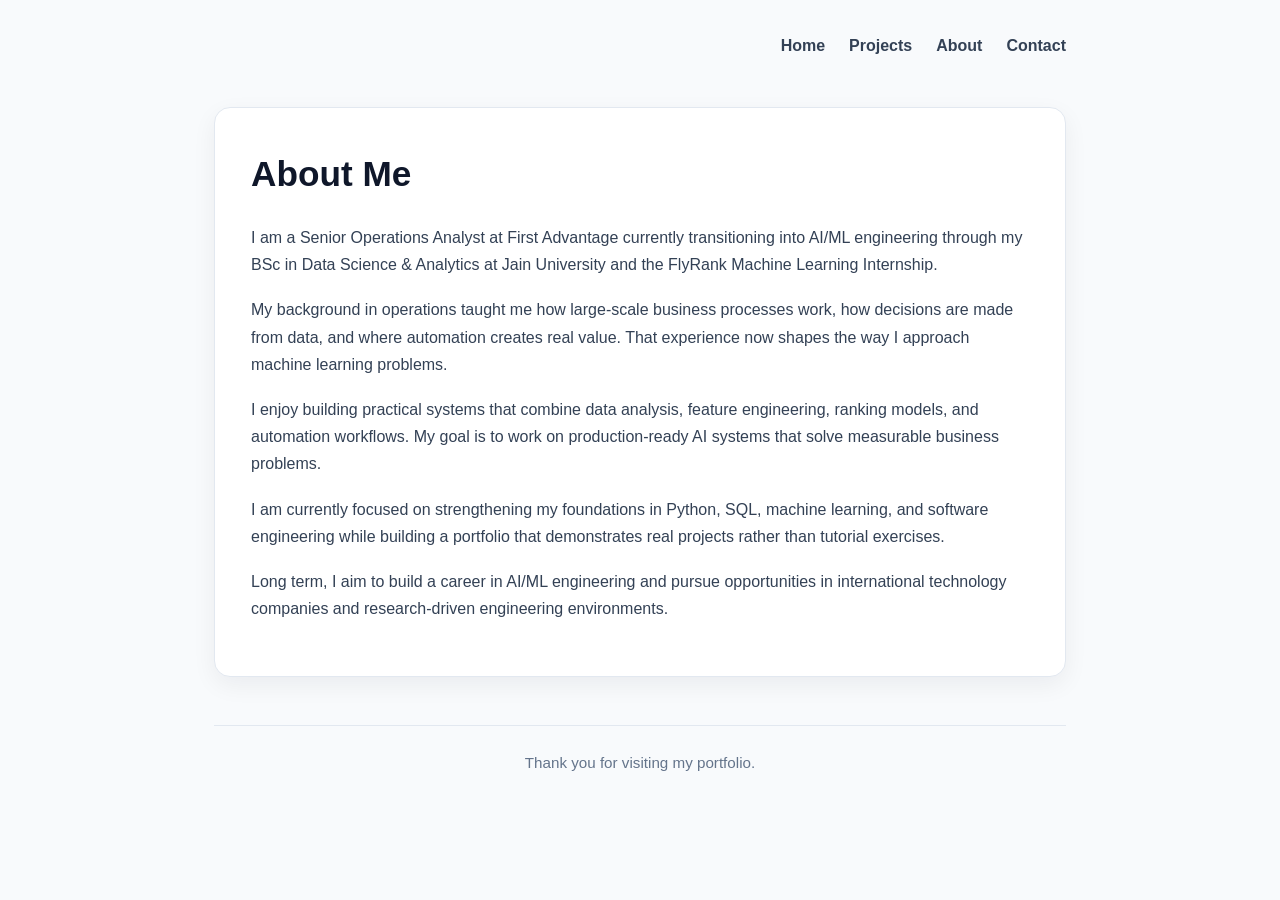
==== about.html @ 08277462 "Add about page with transition story" ====
<!DOCTYPE html>
<html lang="en">
<head>
  <meta charset="UTF-8" />
  <meta name="viewport" content="width=device-width, initial-scale=1.0" />
  <title>About | Ramya Hegde</title>

  <style>
    * {
      margin: 0;
      padding: 0;
      box-sizing: border-box;
    }

    body {
      font-family: -apple-system, BlinkMacSystemFont, "Segoe UI", Roboto, Helvetica, Arial, sans-serif;
      background-color: #f8fafc;
      color: #0f172a;
      line-height: 1.7;
    }

    .container {
      max-width: 900px;
      margin: 0 auto;
      padding: 32px 24px;
    }

    nav {
      display: flex;
      justify-content: flex-end;
      gap: 24px;
      margin-bottom: 48px;
      flex-wrap: wrap;
    }

    nav a {
      text-decoration: none;
      color: #334155;
      font-weight: 600;
    }

    nav a:hover {
      color: #2563eb;
    }

    .card {
      background: white;
      border: 1px solid #e2e8f0;
      border-radius: 16px;
      padding: 36px;
      box-shadow: 0 8px 24px rgba(15, 23, 42, 0.06);
    }

    h1 {
      font-size: 2.2rem;
      margin-bottom: 20px;
    }

    p {
      color: #334155;
      margin-bottom: 18px;
    }

    footer {
      margin-top: 48px;
      padding-top: 24px;
      border-top: 1px solid #e2e8f0;
      color: #64748b;
      font-size: 0.95rem;
      text-align: center;
    }

    @media (max-width: 640px) {
      nav {
        justify-content: center;
      }

      .card {
        padding: 28px 22px;
      }

      h1 {
        font-size: 1.9rem;
      }
    }
  </style>
</head>

<body>
  <div class="container">

    <nav>
      <a href="index.html">Home</a>
      <a href="projects.html">Projects</a>
      <a href="about.html">About</a>
      <a href="contact.html">Contact</a>
    </nav>

    <div class="card">
      <h1>About Me</h1>

      <p>
        I am a Senior Operations Analyst at First Advantage currently transitioning into
        AI/ML engineering through my BSc in Data Science & Analytics at Jain University
        and the FlyRank Machine Learning Internship.
      </p>

      <p>
        My background in operations taught me how large-scale business processes work,
        how decisions are made from data, and where automation creates real value.
        That experience now shapes the way I approach machine learning problems.
      </p>

      <p>
        I enjoy building practical systems that combine data analysis, feature engineering,
        ranking models, and automation workflows. My goal is to work on production-ready
        AI systems that solve measurable business problems.
      </p>

      <p>
        I am currently focused on strengthening my foundations in Python, SQL,
        machine learning, and software engineering while building a portfolio that
        demonstrates real projects rather than tutorial exercises.
      </p>

      <p>
        Long term, I aim to build a career in AI/ML engineering and pursue opportunities
        in international technology companies and research-driven engineering environments.
      </p>
    </div>

    <footer>
      Thank you for visiting my portfolio.
    </footer>

  </div>
</body>
</html>
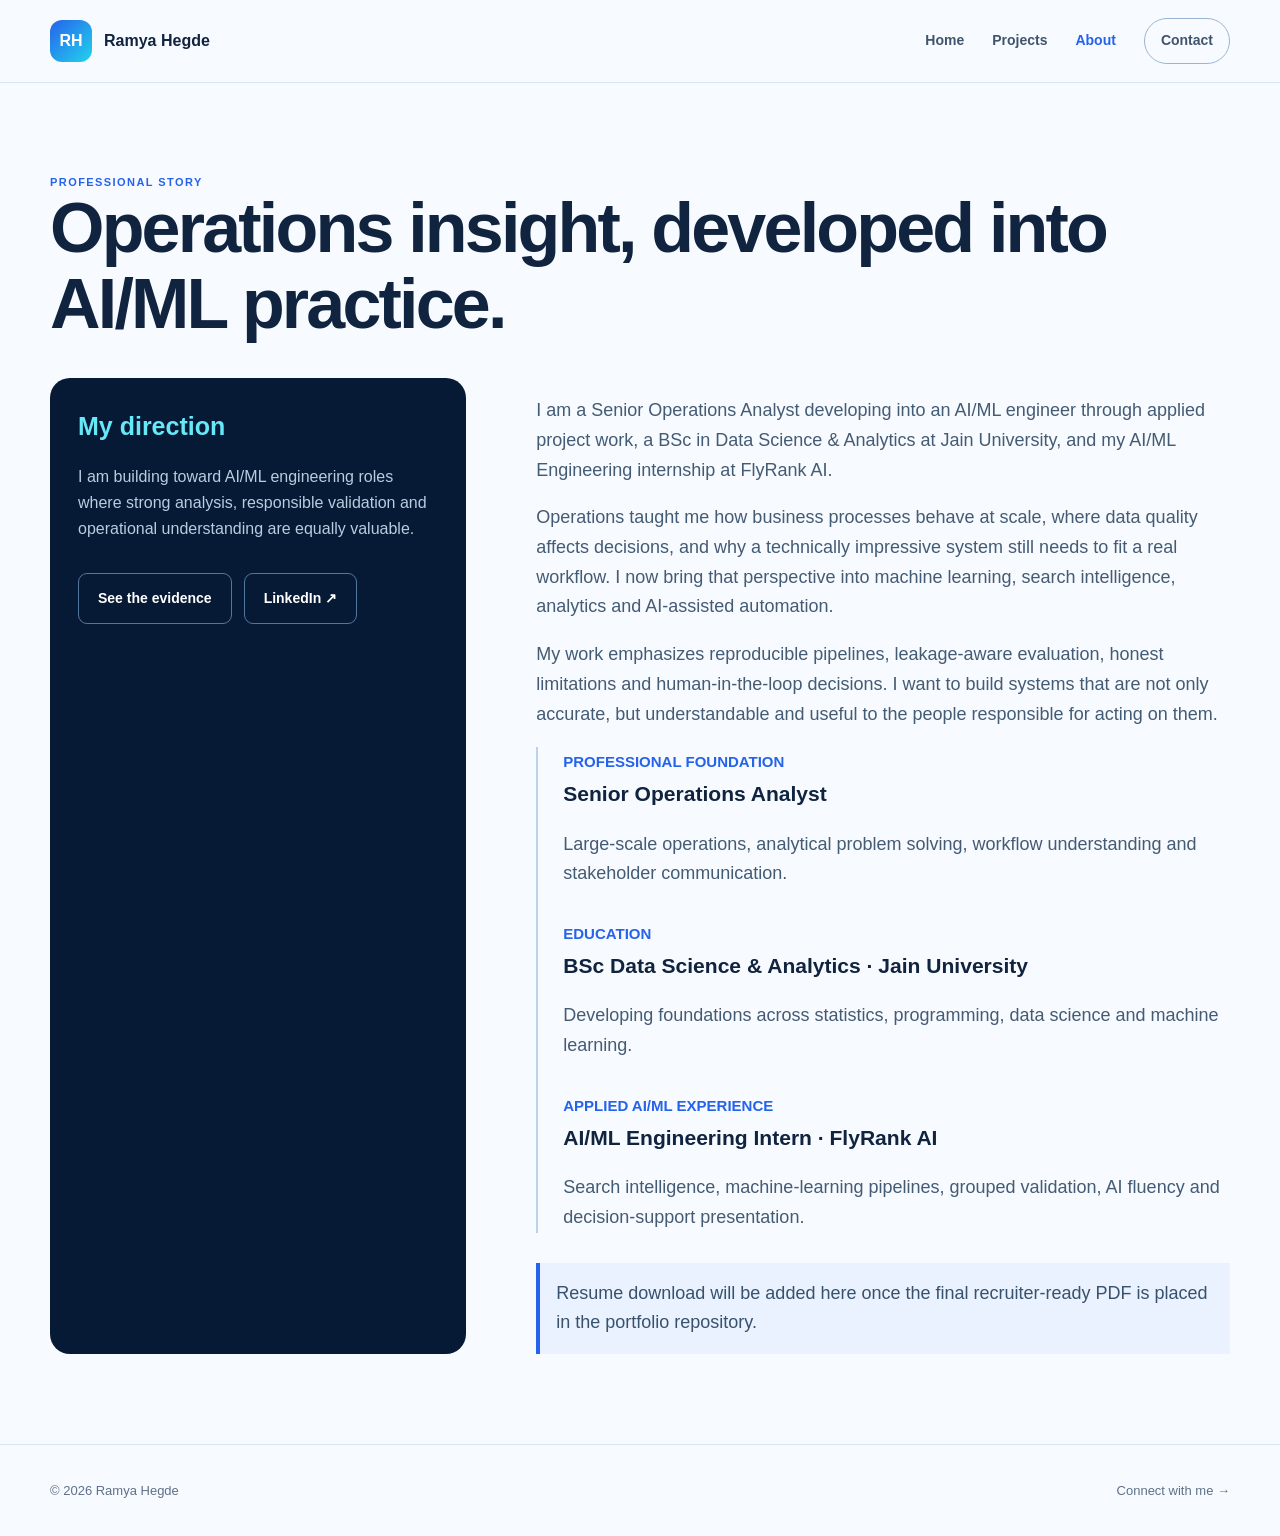
==== commit 06a9c0b7: "Update about.html" ====
--- a/about.html
+++ b/about.html
@@ -1,138 +1,534 @@
-<!DOCTYPE html>
+<!doctype html>
 <html lang="en">
 <head>
-  <meta charset="UTF-8" />
-  <meta name="viewport" content="width=device-width, initial-scale=1.0" />
-  <title>About | Ramya Hegde</title>
-
-  <style>
-    * {
-      margin: 0;
-      padding: 0;
-      box-sizing: border-box;
-    }
-
-    body {
-      font-family: -apple-system, BlinkMacSystemFont, "Segoe UI", Roboto, Helvetica, Arial, sans-serif;
-      background-color: #f8fafc;
-      color: #0f172a;
-      line-height: 1.7;
-    }
-
-    .container {
-      max-width: 900px;
-      margin: 0 auto;
-      padding: 32px 24px;
-    }
-
-    nav {
-      display: flex;
-      justify-content: flex-end;
-      gap: 24px;
-      margin-bottom: 48px;
-      flex-wrap: wrap;
-    }
-
-    nav a {
-      text-decoration: none;
-      color: #334155;
-      font-weight: 600;
-    }
-
-    nav a:hover {
-      color: #2563eb;
-    }
-
-    .card {
-      background: white;
-      border: 1px solid #e2e8f0;
-      border-radius: 16px;
-      padding: 36px;
-      box-shadow: 0 8px 24px rgba(15, 23, 42, 0.06);
-    }
-
-    h1 {
-      font-size: 2.2rem;
-      margin-bottom: 20px;
-    }
-
-    p {
-      color: #334155;
-      margin-bottom: 18px;
-    }
-
-    footer {
-      margin-top: 48px;
-      padding-top: 24px;
-      border-top: 1px solid #e2e8f0;
-      color: #64748b;
-      font-size: 0.95rem;
-      text-align: center;
-    }
-
-    @media (max-width: 640px) {
-      nav {
-        justify-content: center;
-      }
-
-      .card {
-        padding: 28px 22px;
-      }
-
-      h1 {
-        font-size: 1.9rem;
-      }
-    }
-  </style>
+<meta charset="utf-8">
+<meta name="viewport" content="width=device-width,initial-scale=1">
+<title>About | Ramya Hegde</title>
+<meta name="description" content="Ramya Hegde's career transition from operations analytics into AI/ML engineering and data science.">
+<style>
+:root{
+  --navy:#071a35;
+  --navy2:#0b2852;
+  --blue:#2563eb;
+  --cyan:#22d3ee;
+  --paper:#f7faff;
+  --ink:#10233f;
+  --muted:#5e7189;
+  --line:#d8e5f2;
+  --white:#fff;
+  --shadow:0 20px 55px rgba(8,35,72,.11)
+}
+
+*{
+  box-sizing:border-box
+}
+html{
+  scroll-behavior:smooth
+}
+body{
+  margin:0;
+  font-family:Inter,ui-sans-serif,-apple-system,BlinkMacSystemFont,"Segoe UI",sans-serif;
+  background:var(--paper);
+  color:var(--ink);
+  line-height:1.65
+}
+a{
+  color:inherit;
+  text-decoration:none
+}
+.shell{
+  width:min(1180px,calc(100% - 40px));
+  margin:auto
+}
+.site-header{
+  position:sticky;
+  top:0;
+  z-index:20;
+  background:rgba(247,250,255,.94);
+  backdrop-filter:blur(14px);
+  border-bottom:1px solid var(--line)
+}
+.nav{
+  height:82px;
+  display:flex;
+  align-items:center;
+  justify-content:space-between
+}
+.brand{
+  display:flex;
+  align-items:center;
+  gap:12px;
+  font-weight:800
+}
+.mark{
+  display:grid;
+  place-items:center;
+  width:42px;
+  height:42px;
+  border-radius:12px;
+  background:linear-gradient(135deg,var(--blue),var(--cyan));
+  color:white
+}
+.nav-links{
+  display:flex;
+  align-items:center;
+  gap:28px
+}
+.nav-links a{
+  font-size:14px;
+  font-weight:700;
+  color:#40546d
+}
+.nav-links a:hover,.nav-links .active{
+  color:var(--blue)
+}
+.nav-cta{
+  padding:10px 16px;
+  border:1px solid #9ab5d1;
+  border-radius:999px
+}
+.hero{
+  background:radial-gradient(circle at 88% 12%,rgba(34,211,238,.16),transparent 25%),linear-gradient(135deg,var(--navy),var(--navy2));
+  color:white;
+  padding:104px 0 88px
+}
+.eyebrow{
+  color:#67e8f9;
+  font-size:12px;
+  font-weight:800;
+  letter-spacing:.17em;
+  text-transform:uppercase
+}
+.hero-grid{
+  display:grid;
+  grid-template-columns:1.4fr .6fr;
+  gap:70px;
+  align-items:center
+}
+.hero h1{
+  font-size:clamp(52px,7vw,88px);
+  line-height:.96;
+  letter-spacing:-.055em;
+  margin:20px 0
+}
+.hero h1 span{
+  color:#a7cef2
+}
+.hero .lead{
+  font-size:21px;
+  color:#c7d9eb;
+  max-width:760px
+}
+.role-line{
+  color:#8fe8f5;
+  font-weight:700
+}
+.actions{
+  display:flex;
+  gap:12px;
+  flex-wrap:wrap;
+  margin-top:30px
+}
+.btn{
+  display:inline-flex;
+  align-items:center;
+  justify-content:center;
+  padding:13px 19px;
+  border-radius:9px;
+  border:1px solid #9db3cc;
+  font-weight:800;
+  font-size:14px;
+  background:white;
+  color:var(--ink)
+}
+.btn.primary{
+  background:var(--blue);
+  border-color:var(--blue);
+  color:white
+}
+.btn.dark{
+  background:transparent;
+  color:white;
+  border-color:#52779d
+}
+.proof-panel{
+  border:1px solid #31577d;
+  border-radius:24px;
+  padding:28px;
+  background:rgba(4,22,46,.48)
+}
+.proof-panel span{
+  display:block;
+  color:#8ba4bf;
+  font-size:12px;
+  text-transform:uppercase;
+  letter-spacing:.12em
+}
+.proof-panel strong{
+  display:block;
+  font-size:34px;
+  color:#67e8f9;
+  margin:5px 0 18px
+}
+.section{
+  padding:90px 0
+}
+.section.alt{
+  background:white
+}
+.section-head{
+  display:flex;
+  justify-content:space-between;
+  gap:30px;
+  align-items:end;
+  margin-bottom:36px
+}
+.section h1,.section h2{
+  letter-spacing:-.04em;
+  line-height:1.08;
+  margin:0
+}
+.section h1{
+  font-size:clamp(44px,6vw,70px)
+}
+.section h2{
+  font-size:clamp(34px,4vw,54px)
+}
+.section-head p{
+  max-width:560px;
+  color:var(--muted);
+  margin:0
+}
+.project-grid{
+  display:grid;
+  grid-template-columns:repeat(2,1fr);
+  gap:22px
+}
+.card{
+  background:white;
+  border:1px solid var(--line);
+  border-radius:20px;
+  padding:30px;
+  box-shadow:var(--shadow)
+}
+.card.featured{
+  grid-column:1/-1;
+  display:grid;
+  grid-template-columns:1.25fr .75fr;
+  gap:40px;
+  background:linear-gradient(135deg,#fff,#edf5ff)
+}
+.kicker{
+  font-size:11px;
+  color:var(--blue);
+  font-weight:900;
+  letter-spacing:.13em;
+  text-transform:uppercase
+}
+.card h3{
+  font-size:27px;
+  line-height:1.2;
+  margin:12px 0
+}
+.card p{
+  color:var(--muted)
+}
+.metrics{
+  display:grid;
+  grid-template-columns:repeat(2,1fr);
+  gap:10px
+}
+.metric{
+  padding:17px;
+  border:1px solid #c6d9ed;
+  border-radius:13px;
+  background:#f8fbff
+}
+.metric strong{
+  display:block;
+  color:var(--blue);
+  font-size:23px
+}
+.metric span{
+  font-size:12px;
+  color:var(--muted)
+}
+.tags{
+  display:flex;
+  gap:8px;
+  flex-wrap:wrap;
+  margin:22px 0
+}
+.tag{
+  padding:7px 11px;
+  border-radius:999px;
+  background:#eaf2ff;
+  color:#2458a3;
+  font-size:12px;
+  font-weight:750
+}
+.status{
+  display:inline-flex;
+  padding:6px 10px;
+  border-radius:999px;
+  background:#fff4d7;
+  color:#9a5d00;
+  font-size:11px;
+  font-weight:900;
+  text-transform:uppercase
+}
+.skill-grid{
+  display:grid;
+  grid-template-columns:repeat(4,1fr);
+  gap:15px
+}
+.skill-group{
+  border:1px solid var(--line);
+  border-radius:16px;
+  padding:23px;
+  background:white
+}
+.skill-group h3{
+  margin:0 0 12px;
+  font-size:17px
+}
+.skill-group p{
+  margin:0;
+  color:var(--muted);
+  font-size:14px
+}
+.story{
+  display:grid;
+  grid-template-columns:.75fr 1.25fr;
+  gap:70px
+}
+.story-aside{
+  padding:28px;
+  border-radius:20px;
+  background:var(--navy);
+  color:white
+}
+.story-aside strong{
+  display:block;
+  color:#67e8f9;
+  font-size:25px;
+  margin-bottom:6px
+}
+.story-aside p{
+  color:#b9cce0
+}
+.prose{
+  font-size:18px
+}
+.prose p{
+  color:#445b74
+}
+.timeline{
+  border-left:2px solid #bcd2e8;
+  padding-left:25px
+}
+.timeline article{
+  margin-bottom:30px
+}
+.timeline h3{
+  margin:0
+}
+.timeline small{
+  color:var(--blue);
+  font-weight:800
+}
+.contact-grid{
+  display:grid;
+  grid-template-columns:1.2fr .8fr;
+  gap:22px
+}
+.contact-card{
+  padding:35px;
+  border-radius:20px;
+  background:var(--navy);
+  color:white
+}
+.contact-card p{
+  color:#bed0e2
+}
+.contact-links{
+  display:grid;
+  gap:12px
+}
+.contact-links a{
+  padding:18px;
+  border:1px solid #31577d;
+  border-radius:12px;
+  font-weight:750
+}
+.contact-links a:hover{
+  border-color:var(--cyan);
+  color:#67e8f9
+}
+.notice{
+  padding:16px;
+  border-left:4px solid var(--blue);
+  background:#eaf2ff;
+  color:#38516c
+}
+.footer{
+  padding:35px 0;
+  border-top:1px solid var(--line);
+  color:var(--muted);
+  font-size:13px
+}
+.footer-row{
+  display:flex;
+  justify-content:space-between;
+  gap:20px
+}
+.mobile-toggle{
+  display:none
+}
+
+@media(max-width:820px){
+  .hero-grid,.card.featured,.story,.contact-grid{
+  grid-template-columns:1fr
+}
+.proof-panel{
+  display:grid;
+  grid-template-columns:repeat(2,1fr);
+  gap:16px
+}
+.proof-panel strong{
+  margin-bottom:0
+}
+.skill-grid{
+  grid-template-columns:repeat(2,1fr)
+}
+.nav-links{
+  gap:14px
+}
+.hero{
+  padding-top:75px
+}
+
+}
+
+@media(max-width:600px){
+  .shell{
+  width:min(100% - 28px,1180px)
+}
+.nav{
+  height:auto;
+  min-height:76px;
+  align-items:flex-start;
+  padding:16px 0
+}
+.nav-links{
+  justify-content:flex-end;
+  flex-wrap:wrap;
+  gap:9px 14px
+}
+.nav-links a{
+  font-size:12px
+}
+.nav-cta{
+  display:none
+}
+.brand span:last-child{
+  display:none
+}
+.hero h1{
+  font-size:49px
+}
+.hero .lead{
+  font-size:18px
+}
+.proof-panel,.project-grid,.skill-grid{
+  grid-template-columns:1fr
+}
+.section{
+  padding:66px 0
+}
+.section-head{
+  display:block
+}
+.section-head p{
+  margin-top:15px
+}
+.actions .btn{
+  width:100%
+}
+.footer-row{
+  display:block
+}
+
+}
+
+
+</style>
 </head>
-
 <body>
-  <div class="container">
-
-    <nav>
-      <a href="index.html">Home</a>
-      <a href="projects.html">Projects</a>
-      <a href="about.html">About</a>
-      <a href="contact.html">Contact</a>
-    </nav>
-
-    <div class="card">
-      <h1>About Me</h1>
-
-      <p>
-        I am a Senior Operations Analyst at First Advantage currently transitioning into
-        AI/ML engineering through my BSc in Data Science & Analytics at Jain University
-        and the FlyRank Machine Learning Internship.
-      </p>
-
-      <p>
-        My background in operations taught me how large-scale business processes work,
-        how decisions are made from data, and where automation creates real value.
-        That experience now shapes the way I approach machine learning problems.
-      </p>
-
-      <p>
-        I enjoy building practical systems that combine data analysis, feature engineering,
-        ranking models, and automation workflows. My goal is to work on production-ready
-        AI systems that solve measurable business problems.
-      </p>
-
-      <p>
-        I am currently focused on strengthening my foundations in Python, SQL,
-        machine learning, and software engineering while building a portfolio that
-        demonstrates real projects rather than tutorial exercises.
-      </p>
-
-      <p>
-        Long term, I aim to build a career in AI/ML engineering and pursue opportunities
-        in international technology companies and research-driven engineering environments.
-      </p>
-    </div>
-
-    <footer>
-      Thank you for visiting my portfolio.
-    </footer>
-
-  </div>
+<header class="site-header">
+<nav class="nav shell">
+<a class="brand" href="index.html">
+<span class="mark">RH</span>
+<span>Ramya Hegde</span>
+</a>
+<div class="nav-links">
+<a href="index.html">Home</a>
+<a href="projects.html">Projects</a>
+<a class="active" href="about.html">About</a>
+<a class="nav-cta" href="contact.html">Contact</a>
+</div>
+</nav>
+</header>
+<main>
+<section class="section">
+<div class="shell">
+<div class="section-head">
+<div>
+<div class="kicker">Professional story</div>
+<h1>Operations insight, developed into AI/ML practice.</h1>
+</div>
+</div>
+<div class="story">
+<aside class="story-aside">
+<strong>My direction</strong>
+<p>I am building toward AI/ML engineering roles where strong analysis, responsible validation and operational understanding are equally valuable.</p>
+<div class="actions">
+<a class="btn dark" href="projects.html">See the evidence</a>
+<a class="btn dark" href="https://www.linkedin.com/in/ramyaahegde" target="_blank" rel="noopener">LinkedIn ↗</a>
+</div>
+</aside>
+<div class="prose">
+<p>I am a Senior Operations Analyst developing into an AI/ML engineer through applied project work, a BSc in Data Science & Analytics at Jain University, and my AI/ML Engineering internship at FlyRank AI.</p>
+<p>Operations taught me how business processes behave at scale, where data quality affects decisions, and why a technically impressive system still needs to fit a real workflow. I now bring that perspective into machine learning, search intelligence, analytics and AI-assisted automation.</p>
+<p>My work emphasizes reproducible pipelines, leakage-aware evaluation, honest limitations and human-in-the-loop decisions. I want to build systems that are not only accurate, but understandable and useful to the people responsible for acting on them.</p>
+<div class="timeline">
+<article>
+<small>PROFESSIONAL FOUNDATION</small>
+<h3>Senior Operations Analyst</h3>
+<p>Large-scale operations, analytical problem solving, workflow understanding and stakeholder communication.</p>
+</article>
+<article>
+<small>EDUCATION</small>
+<h3>BSc Data Science & Analytics · Jain University</h3>
+<p>Developing foundations across statistics, programming, data science and machine learning.</p>
+</article>
+<article>
+<small>APPLIED AI/ML EXPERIENCE</small>
+<h3>AI/ML Engineering Intern · FlyRank AI</h3>
+<p>Search intelligence, machine-learning pipelines, grouped validation, AI fluency and decision-support presentation.</p>
+</article>
+</div>
+<div class="notice">Resume download will be added here once the final recruiter-ready PDF is placed in the portfolio repository.</div>
+</div>
+</div>
+</div>
+</section>
+</main>
+<footer class="footer">
+<div class="footer-row shell">
+<span>© 2026 Ramya Hegde</span>
+<a href="contact.html">Connect with me →</a>
+</div>
+</footer>
 </body>
 </html>
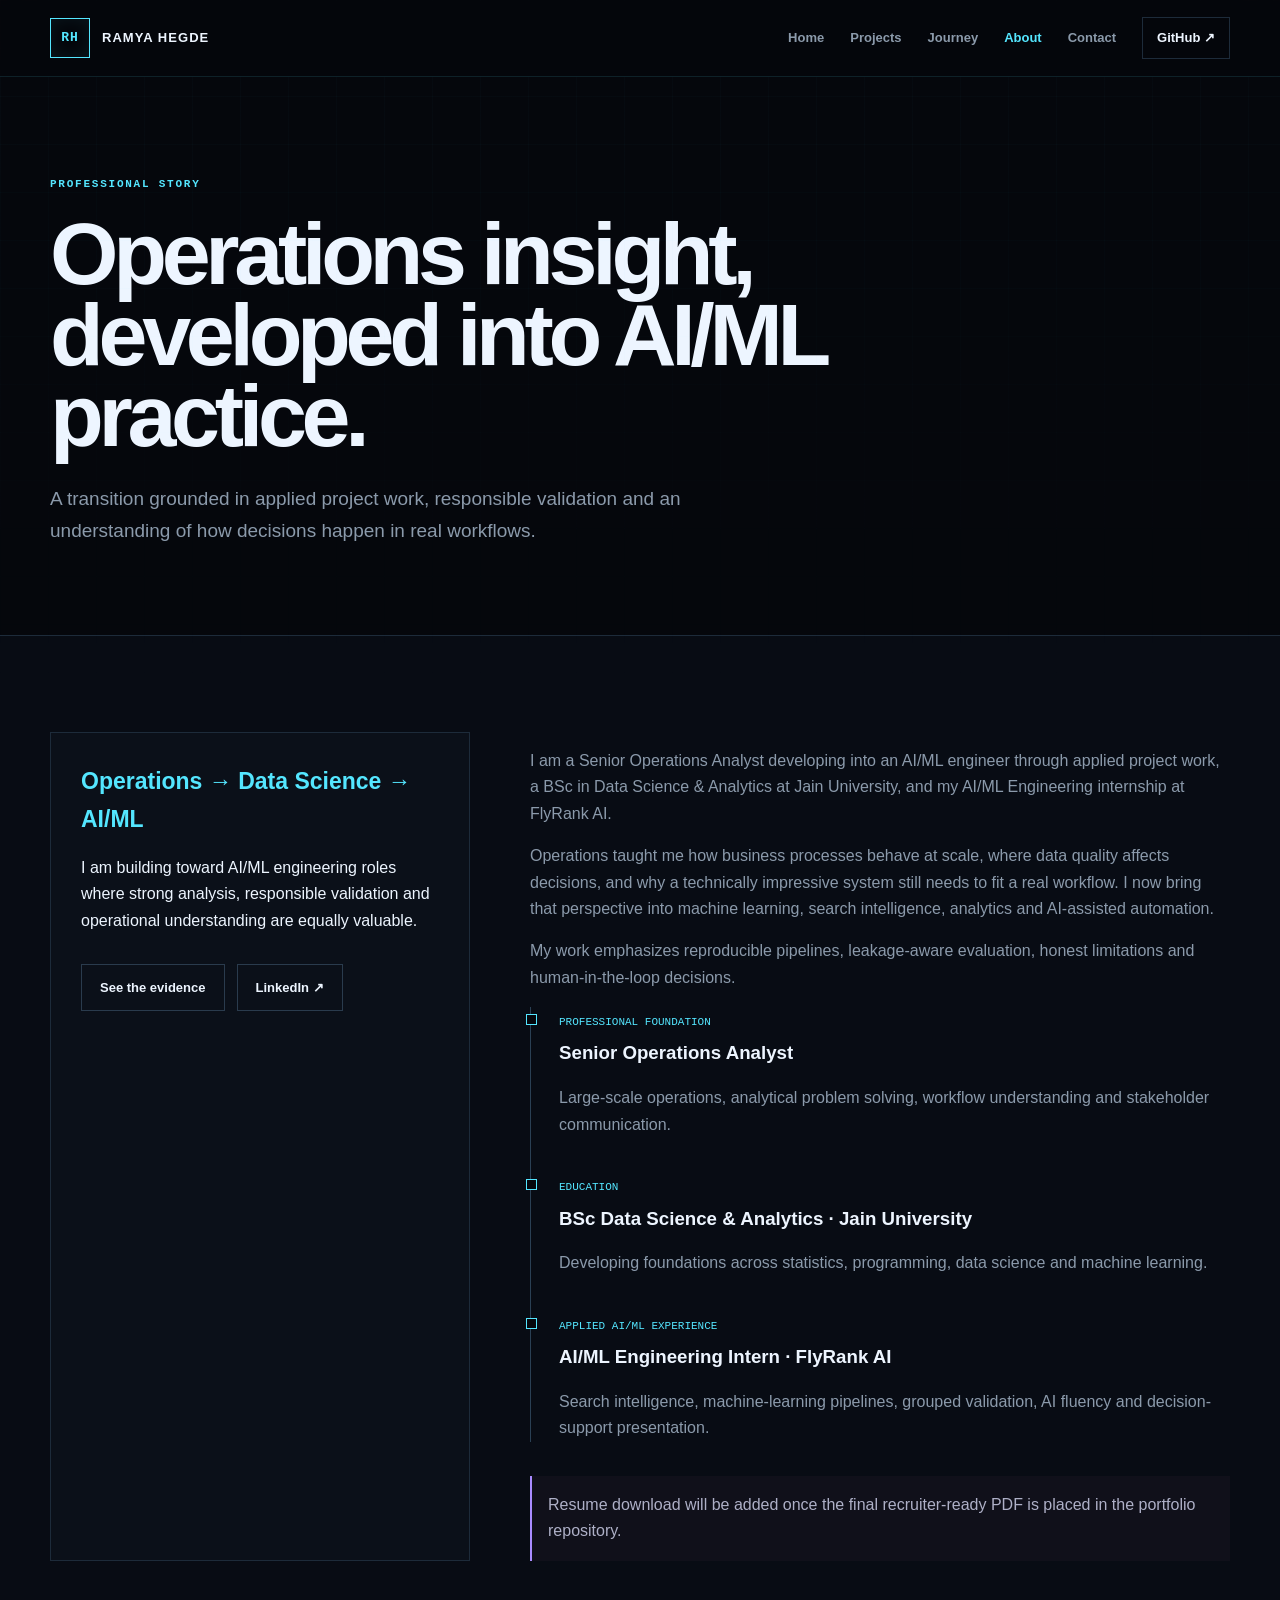
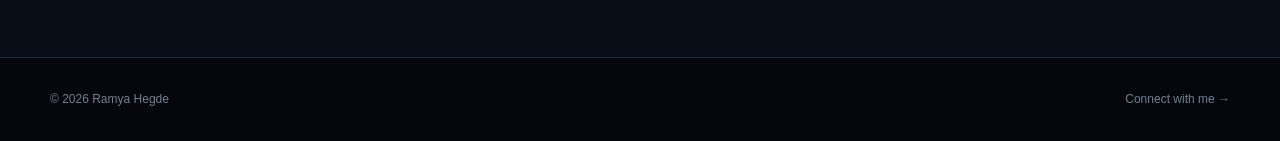
==== commit dd4ef00c: "Update about.html" ====
--- a/about.html
+++ b/about.html
@@ -1,534 +1,165 @@
 <!doctype html>
 <html lang="en">
 <head>
-<meta charset="utf-8">
-<meta name="viewport" content="width=device-width,initial-scale=1">
-<title>About | Ramya Hegde</title>
-<meta name="description" content="Ramya Hegde's career transition from operations analytics into AI/ML engineering and data science.">
-<style>
-:root{
-  --navy:#071a35;
-  --navy2:#0b2852;
-  --blue:#2563eb;
-  --cyan:#22d3ee;
-  --paper:#f7faff;
-  --ink:#10233f;
-  --muted:#5e7189;
-  --line:#d8e5f2;
-  --white:#fff;
-  --shadow:0 20px 55px rgba(8,35,72,.11)
-}
+  <meta charset="utf-8">
+  <meta name="viewport" content="width=device-width,initial-scale=1">
 
-*{
-  box-sizing:border-box
-}
-html{
-  scroll-behavior:smooth
-}
-body{
-  margin:0;
-  font-family:Inter,ui-sans-serif,-apple-system,BlinkMacSystemFont,"Segoe UI",sans-serif;
-  background:var(--paper);
-  color:var(--ink);
-  line-height:1.65
-}
-a{
-  color:inherit;
-  text-decoration:none
-}
-.shell{
-  width:min(1180px,calc(100% - 40px));
-  margin:auto
-}
-.site-header{
-  position:sticky;
-  top:0;
-  z-index:20;
-  background:rgba(247,250,255,.94);
-  backdrop-filter:blur(14px);
-  border-bottom:1px solid var(--line)
-}
-.nav{
-  height:82px;
-  display:flex;
-  align-items:center;
-  justify-content:space-between
-}
-.brand{
-  display:flex;
-  align-items:center;
-  gap:12px;
-  font-weight:800
-}
-.mark{
-  display:grid;
-  place-items:center;
-  width:42px;
-  height:42px;
-  border-radius:12px;
-  background:linear-gradient(135deg,var(--blue),var(--cyan));
-  color:white
-}
-.nav-links{
-  display:flex;
-  align-items:center;
-  gap:28px
-}
-.nav-links a{
-  font-size:14px;
-  font-weight:700;
-  color:#40546d
-}
-.nav-links a:hover,.nav-links .active{
-  color:var(--blue)
-}
-.nav-cta{
-  padding:10px 16px;
-  border:1px solid #9ab5d1;
-  border-radius:999px
-}
-.hero{
-  background:radial-gradient(circle at 88% 12%,rgba(34,211,238,.16),transparent 25%),linear-gradient(135deg,var(--navy),var(--navy2));
-  color:white;
-  padding:104px 0 88px
-}
-.eyebrow{
-  color:#67e8f9;
-  font-size:12px;
-  font-weight:800;
-  letter-spacing:.17em;
-  text-transform:uppercase
-}
-.hero-grid{
-  display:grid;
-  grid-template-columns:1.4fr .6fr;
-  gap:70px;
-  align-items:center
-}
-.hero h1{
-  font-size:clamp(52px,7vw,88px);
-  line-height:.96;
-  letter-spacing:-.055em;
-  margin:20px 0
-}
-.hero h1 span{
-  color:#a7cef2
-}
-.hero .lead{
-  font-size:21px;
-  color:#c7d9eb;
-  max-width:760px
-}
-.role-line{
-  color:#8fe8f5;
-  font-weight:700
-}
-.actions{
-  display:flex;
-  gap:12px;
-  flex-wrap:wrap;
-  margin-top:30px
-}
-.btn{
-  display:inline-flex;
-  align-items:center;
-  justify-content:center;
-  padding:13px 19px;
-  border-radius:9px;
-  border:1px solid #9db3cc;
-  font-weight:800;
-  font-size:14px;
-  background:white;
-  color:var(--ink)
-}
-.btn.primary{
-  background:var(--blue);
-  border-color:var(--blue);
-  color:white
-}
-.btn.dark{
-  background:transparent;
-  color:white;
-  border-color:#52779d
-}
-.proof-panel{
-  border:1px solid #31577d;
-  border-radius:24px;
-  padding:28px;
-  background:rgba(4,22,46,.48)
-}
-.proof-panel span{
-  display:block;
-  color:#8ba4bf;
-  font-size:12px;
-  text-transform:uppercase;
-  letter-spacing:.12em
-}
-.proof-panel strong{
-  display:block;
-  font-size:34px;
-  color:#67e8f9;
-  margin:5px 0 18px
-}
-.section{
-  padding:90px 0
-}
-.section.alt{
-  background:white
-}
-.section-head{
-  display:flex;
-  justify-content:space-between;
-  gap:30px;
-  align-items:end;
-  margin-bottom:36px
-}
-.section h1,.section h2{
-  letter-spacing:-.04em;
-  line-height:1.08;
-  margin:0
-}
-.section h1{
-  font-size:clamp(44px,6vw,70px)
-}
-.section h2{
-  font-size:clamp(34px,4vw,54px)
-}
-.section-head p{
-  max-width:560px;
-  color:var(--muted);
-  margin:0
-}
-.project-grid{
-  display:grid;
-  grid-template-columns:repeat(2,1fr);
-  gap:22px
-}
-.card{
-  background:white;
-  border:1px solid var(--line);
-  border-radius:20px;
-  padding:30px;
-  box-shadow:var(--shadow)
-}
-.card.featured{
-  grid-column:1/-1;
-  display:grid;
-  grid-template-columns:1.25fr .75fr;
-  gap:40px;
-  background:linear-gradient(135deg,#fff,#edf5ff)
-}
-.kicker{
-  font-size:11px;
-  color:var(--blue);
-  font-weight:900;
-  letter-spacing:.13em;
-  text-transform:uppercase
-}
-.card h3{
-  font-size:27px;
-  line-height:1.2;
-  margin:12px 0
-}
-.card p{
-  color:var(--muted)
-}
-.metrics{
-  display:grid;
-  grid-template-columns:repeat(2,1fr);
-  gap:10px
-}
-.metric{
-  padding:17px;
-  border:1px solid #c6d9ed;
-  border-radius:13px;
-  background:#f8fbff
-}
-.metric strong{
-  display:block;
-  color:var(--blue);
-  font-size:23px
-}
-.metric span{
-  font-size:12px;
-  color:var(--muted)
-}
-.tags{
-  display:flex;
-  gap:8px;
-  flex-wrap:wrap;
-  margin:22px 0
-}
-.tag{
-  padding:7px 11px;
-  border-radius:999px;
-  background:#eaf2ff;
-  color:#2458a3;
-  font-size:12px;
-  font-weight:750
-}
-.status{
-  display:inline-flex;
-  padding:6px 10px;
-  border-radius:999px;
-  background:#fff4d7;
-  color:#9a5d00;
-  font-size:11px;
-  font-weight:900;
-  text-transform:uppercase
-}
-.skill-grid{
-  display:grid;
-  grid-template-columns:repeat(4,1fr);
-  gap:15px
-}
-.skill-group{
-  border:1px solid var(--line);
-  border-radius:16px;
-  padding:23px;
-  background:white
-}
-.skill-group h3{
-  margin:0 0 12px;
-  font-size:17px
-}
-.skill-group p{
-  margin:0;
-  color:var(--muted);
-  font-size:14px
-}
-.story{
-  display:grid;
-  grid-template-columns:.75fr 1.25fr;
-  gap:70px
-}
-.story-aside{
-  padding:28px;
-  border-radius:20px;
-  background:var(--navy);
-  color:white
-}
-.story-aside strong{
-  display:block;
-  color:#67e8f9;
-  font-size:25px;
-  margin-bottom:6px
-}
-.story-aside p{
-  color:#b9cce0
-}
-.prose{
-  font-size:18px
-}
-.prose p{
-  color:#445b74
-}
-.timeline{
-  border-left:2px solid #bcd2e8;
-  padding-left:25px
-}
-.timeline article{
-  margin-bottom:30px
-}
-.timeline h3{
-  margin:0
-}
-.timeline small{
-  color:var(--blue);
-  font-weight:800
-}
-.contact-grid{
-  display:grid;
-  grid-template-columns:1.2fr .8fr;
-  gap:22px
-}
-.contact-card{
-  padding:35px;
-  border-radius:20px;
-  background:var(--navy);
-  color:white
-}
-.contact-card p{
-  color:#bed0e2
-}
-.contact-links{
-  display:grid;
-  gap:12px
-}
-.contact-links a{
-  padding:18px;
-  border:1px solid #31577d;
-  border-radius:12px;
-  font-weight:750
-}
-.contact-links a:hover{
-  border-color:var(--cyan);
-  color:#67e8f9
-}
-.notice{
-  padding:16px;
-  border-left:4px solid var(--blue);
-  background:#eaf2ff;
-  color:#38516c
-}
-.footer{
-  padding:35px 0;
-  border-top:1px solid var(--line);
-  color:var(--muted);
-  font-size:13px
-}
-.footer-row{
-  display:flex;
-  justify-content:space-between;
-  gap:20px
-}
-.mobile-toggle{
-  display:none
-}
+  <title>Journey &amp; About | Ramya Hegde</title>
 
-@media(max-width:820px){
-  .hero-grid,.card.featured,.story,.contact-grid{
-  grid-template-columns:1fr
-}
-.proof-panel{
-  display:grid;
-  grid-template-columns:repeat(2,1fr);
-  gap:16px
-}
-.proof-panel strong{
-  margin-bottom:0
-}
-.skill-grid{
-  grid-template-columns:repeat(2,1fr)
-}
-.nav-links{
-  gap:14px
-}
-.hero{
-  padding-top:75px
-}
+  <meta
+    name="description"
+    content="Ramya Hegde's transition from operations analytics into data science and AI/ML engineering."
+  >
 
-}
+  <link rel="stylesheet" href="styles.css">
+</head>
 
-@media(max-width:600px){
-  .shell{
-  width:min(100% - 28px,1180px)
-}
-.nav{
-  height:auto;
-  min-height:76px;
-  align-items:flex-start;
-  padding:16px 0
-}
-.nav-links{
-  justify-content:flex-end;
-  flex-wrap:wrap;
-  gap:9px 14px
-}
-.nav-links a{
-  font-size:12px
-}
-.nav-cta{
-  display:none
-}
-.brand span:last-child{
-  display:none
-}
-.hero h1{
-  font-size:49px
-}
-.hero .lead{
-  font-size:18px
-}
-.proof-panel,.project-grid,.skill-grid{
-  grid-template-columns:1fr
-}
-.section{
-  padding:66px 0
-}
-.section-head{
-  display:block
-}
-.section-head p{
-  margin-top:15px
-}
-.actions .btn{
-  width:100%
-}
-.footer-row{
-  display:block
-}
+<body>
+  <header class="site-header">
+    <nav class="nav shell">
+      <a class="brand" href="index.html">
+        <span class="mark">RH</span>
+        <span>Ramya Hegde</span>
+      </a>
 
-}
+      <div class="nav-links">
+        <a href="index.html">Home</a>
+        <a href="projects.html">Projects</a>
+        <a href="#journey">Journey</a>
+        <a class="active" href="about.html">About</a>
+        <a href="contact.html">Contact</a>
 
+        <a
+          class="github"
+          href="https://github.com/ramyaa-hegde"
+          target="_blank"
+          rel="noopener"
+        >
+          GitHub &#8599;
+        </a>
+      </div>
+    </nav>
+  </header>
 
-</style>
-</head>
-<body>
-<header class="site-header">
-<nav class="nav shell">
-<a class="brand" href="index.html">
-<span class="mark">RH</span>
-<span>Ramya Hegde</span>
-</a>
-<div class="nav-links">
-<a href="index.html">Home</a>
-<a href="projects.html">Projects</a>
-<a class="active" href="about.html">About</a>
-<a class="nav-cta" href="contact.html">Contact</a>
-</div>
-</nav>
-</header>
-<main>
-<section class="section">
-<div class="shell">
-<div class="section-head">
-<div>
-<div class="kicker">Professional story</div>
-<h1>Operations insight, developed into AI/ML practice.</h1>
-</div>
-</div>
-<div class="story">
-<aside class="story-aside">
-<strong>My direction</strong>
-<p>I am building toward AI/ML engineering roles where strong analysis, responsible validation and operational understanding are equally valuable.</p>
-<div class="actions">
-<a class="btn dark" href="projects.html">See the evidence</a>
-<a class="btn dark" href="https://www.linkedin.com/in/ramyaahegde" target="_blank" rel="noopener">LinkedIn ↗</a>
-</div>
-</aside>
-<div class="prose">
-<p>I am a Senior Operations Analyst developing into an AI/ML engineer through applied project work, a BSc in Data Science & Analytics at Jain University, and my AI/ML Engineering internship at FlyRank AI.</p>
-<p>Operations taught me how business processes behave at scale, where data quality affects decisions, and why a technically impressive system still needs to fit a real workflow. I now bring that perspective into machine learning, search intelligence, analytics and AI-assisted automation.</p>
-<p>My work emphasizes reproducible pipelines, leakage-aware evaluation, honest limitations and human-in-the-loop decisions. I want to build systems that are not only accurate, but understandable and useful to the people responsible for acting on them.</p>
-<div class="timeline">
-<article>
-<small>PROFESSIONAL FOUNDATION</small>
-<h3>Senior Operations Analyst</h3>
-<p>Large-scale operations, analytical problem solving, workflow understanding and stakeholder communication.</p>
-</article>
-<article>
-<small>EDUCATION</small>
-<h3>BSc Data Science & Analytics · Jain University</h3>
-<p>Developing foundations across statistics, programming, data science and machine learning.</p>
-</article>
-<article>
-<small>APPLIED AI/ML EXPERIENCE</small>
-<h3>AI/ML Engineering Intern · FlyRank AI</h3>
-<p>Search intelligence, machine-learning pipelines, grouped validation, AI fluency and decision-support presentation.</p>
-</article>
-</div>
-<div class="notice">Resume download will be added here once the final recruiter-ready PDF is placed in the portfolio repository.</div>
-</div>
-</div>
-</div>
-</section>
-</main>
-<footer class="footer">
-<div class="footer-row shell">
-<span>© 2026 Ramya Hegde</span>
-<a href="contact.html">Connect with me →</a>
-</div>
-</footer>
+  <main>
+    <section class="page-hero">
+      <div class="shell">
+        <div class="eyebrow">Professional story</div>
+
+        <h1 class="page-title">
+          Operations insight, developed into AI/ML practice.
+        </h1>
+
+        <p class="page-copy">
+          A transition grounded in applied project work, responsible
+          validation and an understanding of how decisions happen in real
+          workflows.
+        </p>
+      </div>
+    </section>
+
+    <section class="section alt" id="journey">
+      <div class="shell story">
+        <aside class="story-aside">
+          <strong>
+            Operations &rarr; Data Science &rarr; AI/ML
+          </strong>
+
+          <p>
+            I am building toward AI/ML engineering roles where strong
+            analysis, responsible validation and operational understanding
+            are equally valuable.
+          </p>
+
+          <div class="actions">
+            <a class="btn" href="projects.html">
+              See the evidence
+            </a>
+
+            <a
+              class="btn"
+              href="https://www.linkedin.com/in/ramyaahegde"
+              target="_blank"
+              rel="noopener"
+            >
+              LinkedIn &#8599;
+            </a>
+          </div>
+        </aside>
+
+        <div class="prose">
+          <p>
+            I am a Senior Operations Analyst developing into an AI/ML
+            engineer through applied project work, a BSc in Data Science
+            &amp; Analytics at Jain University, and my AI/ML Engineering
+            internship at FlyRank AI.
+          </p>
+
+          <p>
+            Operations taught me how business processes behave at scale,
+            where data quality affects decisions, and why a technically
+            impressive system still needs to fit a real workflow. I now
+            bring that perspective into machine learning, search
+            intelligence, analytics and AI-assisted automation.
+          </p>
+
+          <p>
+            My work emphasizes reproducible pipelines, leakage-aware
+            evaluation, honest limitations and human-in-the-loop decisions.
+          </p>
+
+          <div class="timeline">
+            <article>
+              <small>PROFESSIONAL FOUNDATION</small>
+              <h3>Senior Operations Analyst</h3>
+
+              <p>
+                Large-scale operations, analytical problem solving, workflow
+                understanding and stakeholder communication.
+              </p>
+            </article>
+
+            <article>
+              <small>EDUCATION</small>
+
+              <h3>
+                BSc Data Science &amp; Analytics &middot; Jain University
+              </h3>
+
+              <p>
+                Developing foundations across statistics, programming, data
+                science and machine learning.
+              </p>
+            </article>
+
+            <article>
+              <small>APPLIED AI/ML EXPERIENCE</small>
+
+              <h3>
+                AI/ML Engineering Intern &middot; FlyRank AI
+              </h3>
+
+              <p>
+                Search intelligence, machine-learning pipelines, grouped
+                validation, AI fluency and decision-support presentation.
+              </p>
+            </article>
+          </div>
+
+          <div class="notice">
+            Resume download will be added once the final recruiter-ready PDF
+            is placed in the portfolio repository.
+          </div>
+        </div>
+      </div>
+    </section>
+  </main>
+
+  <footer class="footer">
+    <div class="footer-row shell">
+      <span>&copy; 2026 Ramya Hegde</span>
+      <a href="contact.html">Connect with me &rarr;</a>
+    </div>
+  </footer>
 </body>
 </html>
--- a/styles.css
+++ b/styles.css
@@ -0,0 +1,583 @@
+:root {
+  --bg: #05070c;
+  --panel: #0b1019;
+  --panel2: #101722;
+  --ink: #edf5ff;
+  --muted: #8b9aab;
+  --line: #1d2b3a;
+  --cyan: #54e6ff;
+  --violet: #a98bff;
+  --amber: #ffc56b;
+  --max: 1180px;
+}
+
+* { box-sizing: border-box; }
+
+html { scroll-behavior: smooth; }
+
+body {
+  margin: 0;
+  background: var(--bg);
+  color: var(--ink);
+  font: 16px/1.65 Inter, ui-sans-serif, -apple-system,
+    BlinkMacSystemFont, "Segoe UI", sans-serif;
+}
+
+body::before {
+  content: "";
+  position: fixed;
+  inset: 0;
+  pointer-events: none;
+  background:
+    linear-gradient(rgba(84,230,255,.025) 1px, transparent 1px),
+    linear-gradient(90deg, rgba(84,230,255,.025) 1px, transparent 1px);
+  background-size: 48px 48px;
+  mask-image: linear-gradient(to bottom, #000, transparent 78%);
+}
+
+a {
+  color: inherit;
+  text-decoration: none;
+}
+
+.shell {
+  width: min(var(--max), calc(100% - 40px));
+  margin: auto;
+}
+
+.site-header {
+  position: sticky;
+  top: 0;
+  z-index: 20;
+  background: rgba(5,7,12,.82);
+  backdrop-filter: blur(18px);
+  border-bottom: 1px solid rgba(84,230,255,.12);
+}
+
+.nav {
+  min-height: 76px;
+  display: flex;
+  align-items: center;
+  justify-content: space-between;
+}
+
+.brand {
+  display: flex;
+  align-items: center;
+  gap: 12px;
+  font-size: 13px;
+  font-weight: 800;
+  letter-spacing: .08em;
+  text-transform: uppercase;
+}
+
+.mark {
+  display: grid;
+  place-items: center;
+  width: 40px;
+  height: 40px;
+  border: 1px solid var(--cyan);
+  color: var(--cyan);
+  font-family: monospace;
+  box-shadow: inset 0 0 18px rgba(84,230,255,.08);
+}
+
+.nav-links {
+  display: flex;
+  align-items: center;
+  gap: 26px;
+}
+
+.nav-links a {
+  color: var(--muted);
+  font-size: 13px;
+  font-weight: 700;
+}
+
+.nav-links a:hover,
+.nav-links .active {
+  color: var(--cyan);
+}
+
+.nav-links .github {
+  padding: 9px 14px;
+  border: 1px solid var(--line);
+  color: var(--ink);
+}
+
+.hero {
+  min-height: calc(100vh - 76px);
+  display: grid;
+  align-items: center;
+  padding: 84px 0;
+}
+
+.hero-grid {
+  display: grid;
+  grid-template-columns: 1.12fr .88fr;
+  gap: 70px;
+  align-items: center;
+}
+
+.eyebrow,
+.kicker {
+  color: var(--cyan);
+  font: 700 11px/1.4 monospace;
+  letter-spacing: .16em;
+  text-transform: uppercase;
+}
+
+.hero h1,
+.page-title {
+  font-size: clamp(56px, 7.2vw, 96px);
+  line-height: .92;
+  letter-spacing: -.06em;
+  margin: 22px 0 26px;
+}
+
+.hero h1 span {
+  color: transparent;
+  -webkit-text-stroke: 1px rgba(237,245,255,.65);
+}
+
+.lead {
+  max-width: 650px;
+  color: #b4c1cf;
+  font-size: 20px;
+}
+
+.role-line {
+  color: var(--muted);
+  font-size: 14px;
+}
+
+.actions {
+  display: flex;
+  gap: 12px;
+  flex-wrap: wrap;
+  margin-top: 30px;
+}
+
+.btn {
+  display: inline-flex;
+  align-items: center;
+  justify-content: center;
+  padding: 12px 18px;
+  border: 1px solid #2a3b4d;
+  color: var(--ink);
+  font-size: 13px;
+  font-weight: 800;
+}
+
+.btn:hover {
+  border-color: var(--cyan);
+  color: var(--cyan);
+}
+
+.btn.primary {
+  background: var(--cyan);
+  border-color: var(--cyan);
+  color: #031017;
+}
+
+.network {
+  position: relative;
+  aspect-ratio: 1;
+  border: 1px solid var(--line);
+  background: radial-gradient(
+    circle at 50% 50%,
+    rgba(84,230,255,.09),
+    transparent 55%
+  );
+  overflow: hidden;
+}
+
+.network::before,
+.network::after {
+  content: "";
+  position: absolute;
+  inset: 12%;
+  border: 1px solid rgba(84,230,255,.12);
+  transform: rotate(45deg);
+}
+
+.network::after {
+  inset: 28%;
+  border-color: rgba(169,139,255,.2);
+}
+
+.node {
+  position: absolute;
+  width: 11px;
+  height: 11px;
+  border: 2px solid var(--cyan);
+  background: var(--bg);
+  border-radius: 50%;
+  box-shadow: 0 0 18px var(--cyan);
+}
+
+.node:nth-child(even) {
+  border-color: var(--violet);
+  box-shadow: 0 0 18px var(--violet);
+}
+
+.n1 { left: 18%; top: 24%; }
+.n2 { left: 48%; top: 13%; }
+.n3 { right: 15%; top: 31%; }
+.n4 { left: 29%; top: 53%; }
+.n5 { right: 31%; top: 56%; }
+.n6 { left: 46%; bottom: 15%; }
+
+.beam {
+  position: absolute;
+  height: 1px;
+  background: linear-gradient(90deg, transparent, var(--cyan), transparent);
+  transform-origin: left;
+}
+
+.b1 {
+  width: 39%;
+  left: 19%;
+  top: 25%;
+  transform: rotate(-17deg);
+}
+
+.b2 {
+  width: 38%;
+  left: 49%;
+  top: 15%;
+  transform: rotate(29deg);
+}
+
+.b3 {
+  width: 43%;
+  left: 29%;
+  top: 54%;
+  transform: rotate(-9deg);
+}
+
+.b4 {
+  width: 30%;
+  left: 47%;
+  bottom: 18%;
+  transform: rotate(-58deg);
+}
+
+.network-label {
+  position: absolute;
+  left: 24px;
+  bottom: 22px;
+  color: var(--muted);
+  font: 12px monospace;
+  letter-spacing: .12em;
+}
+
+.section {
+  padding: 96px 0;
+  border-top: 1px solid var(--line);
+}
+
+.section.alt {
+  background: rgba(12,17,26,.58);
+}
+
+.section-head {
+  display: flex;
+  justify-content: space-between;
+  align-items: end;
+  gap: 35px;
+  margin-bottom: 38px;
+}
+
+.section h2 {
+  font-size: clamp(36px, 5vw, 60px);
+  line-height: 1.02;
+  letter-spacing: -.045em;
+  margin: 10px 0;
+}
+
+.section-head p {
+  max-width: 540px;
+  color: var(--muted);
+  margin: 0;
+}
+
+.project-grid {
+  display: grid;
+  grid-template-columns: repeat(2, 1fr);
+  gap: 18px;
+}
+
+.card,
+.skill-group {
+  position: relative;
+  background: linear-gradient(145deg, var(--panel2), var(--panel));
+  border: 1px solid var(--line);
+  padding: 30px;
+}
+
+.card::before {
+  content: "";
+  position: absolute;
+  left: -1px;
+  top: 30px;
+  width: 2px;
+  height: 42px;
+  background: var(--cyan);
+}
+
+.card.featured {
+  grid-column: 1 / -1;
+  display: grid;
+  grid-template-columns: 1.2fr .8fr;
+  gap: 42px;
+}
+
+.card h3 {
+  font-size: 26px;
+  line-height: 1.2;
+  margin: 12px 0;
+}
+
+.card p,
+.skill-group p,
+.prose p {
+  color: var(--muted);
+}
+
+.tags {
+  display: flex;
+  flex-wrap: wrap;
+  gap: 8px;
+  margin: 22px 0;
+}
+
+.tag,
+.status {
+  padding: 5px 9px;
+  border: 1px solid #27384a;
+  color: #9fb2c5;
+  font: 11px monospace;
+}
+
+.status {
+  display: inline-flex;
+  border-color: #6b5124;
+  color: var(--amber);
+  text-transform: uppercase;
+}
+
+.metrics {
+  display: grid;
+  grid-template-columns: repeat(2, 1fr);
+  gap: 10px;
+}
+
+.metric {
+  padding: 17px;
+  border: 1px solid var(--line);
+  background: #080c13;
+}
+
+.metric strong {
+  display: block;
+  color: var(--cyan);
+  font: 700 25px monospace;
+}
+
+.metric span {
+  font-size: 11px;
+  color: var(--muted);
+}
+
+.skill-grid {
+  display: grid;
+  grid-template-columns: repeat(4, 1fr);
+  gap: 18px;
+}
+
+.skill-group h3 {
+  margin: 0 0 10px;
+  font-size: 16px;
+}
+
+.skill-group p {
+  margin: 0;
+  font-size: 14px;
+}
+
+.page-hero {
+  padding: 100px 0 70px;
+}
+
+.page-title {
+  font-size: clamp(52px, 7vw, 88px);
+  max-width: 950px;
+}
+
+.page-copy {
+  max-width: 690px;
+  color: var(--muted);
+  font-size: 19px;
+}
+
+.story {
+  display: grid;
+  grid-template-columns: .75fr 1.25fr;
+  gap: 60px;
+}
+
+.story-aside,
+.contact-card {
+  background: var(--panel);
+  border: 1px solid var(--line);
+  padding: 30px;
+}
+
+.story-aside strong {
+  display: block;
+  color: var(--cyan);
+  font-size: 23px;
+}
+
+.timeline {
+  border-left: 1px solid #2a4054;
+  padding-left: 28px;
+}
+
+.timeline article {
+  position: relative;
+  margin: 0 0 34px;
+}
+
+.timeline article::before {
+  content: "";
+  position: absolute;
+  width: 9px;
+  height: 9px;
+  border: 1px solid var(--cyan);
+  background: var(--bg);
+  left: -33px;
+  top: 7px;
+}
+
+.timeline small {
+  color: var(--cyan);
+  font: 11px monospace;
+}
+
+.timeline h3 {
+  margin: 5px 0;
+}
+
+.notice {
+  padding: 16px;
+  border-left: 2px solid var(--violet);
+  background: #10101a;
+  color: #aeb0c7;
+}
+
+.contact-grid {
+  display: grid;
+  grid-template-columns: 1.15fr .85fr;
+  gap: 18px;
+}
+
+.contact-card h2 {
+  font-size: 30px;
+}
+
+.contact-links {
+  display: grid;
+  gap: 10px;
+}
+
+.contact-links a {
+  border: 1px solid var(--line);
+  padding: 15px;
+}
+
+.contact-links a:hover {
+  border-color: var(--cyan);
+  color: var(--cyan);
+}
+
+.footer {
+  padding: 32px 0;
+  border-top: 1px solid var(--line);
+  color: #6f8092;
+  font-size: 12px;
+}
+
+.footer-row {
+  display: flex;
+  justify-content: space-between;
+  gap: 20px;
+}
+
+@media (max-width: 850px) {
+  .hero-grid,
+  .card.featured,
+  .story,
+  .contact-grid {
+    grid-template-columns: 1fr;
+  }
+
+  .network { max-width: 520px; }
+
+  .skill-grid {
+    grid-template-columns: repeat(2, 1fr);
+  }
+
+  .nav-links { gap: 14px; }
+
+  .brand span:last-child { display: none; }
+}
+
+@media (max-width: 600px) {
+  .shell {
+    width: min(var(--max), calc(100% - 28px));
+  }
+
+  .nav {
+    height: auto;
+    align-items: flex-start;
+    padding: 15px 0;
+  }
+
+  .nav-links {
+    justify-content: flex-end;
+    flex-wrap: wrap;
+    gap: 7px 12px;
+  }
+
+  .nav-links a { font-size: 11px; }
+
+  .nav-links .github { display: none; }
+
+  .hero { padding: 64px 0; }
+
+  .hero h1 { font-size: 50px; }
+
+  .lead { font-size: 18px; }
+
+  .network { display: none; }
+
+  .project-grid,
+  .skill-grid,
+  .metrics {
+    grid-template-columns: 1fr;
+  }
+
+  .section { padding: 68px 0; }
+
+  .section-head { display: block; }
+
+  .section-head p { margin-top: 16px; }
+
+  .actions .btn { width: 100%; }
+
+  .footer-row { display: block; }
+
+  .page-hero { padding: 70px 0 45px; }
+}
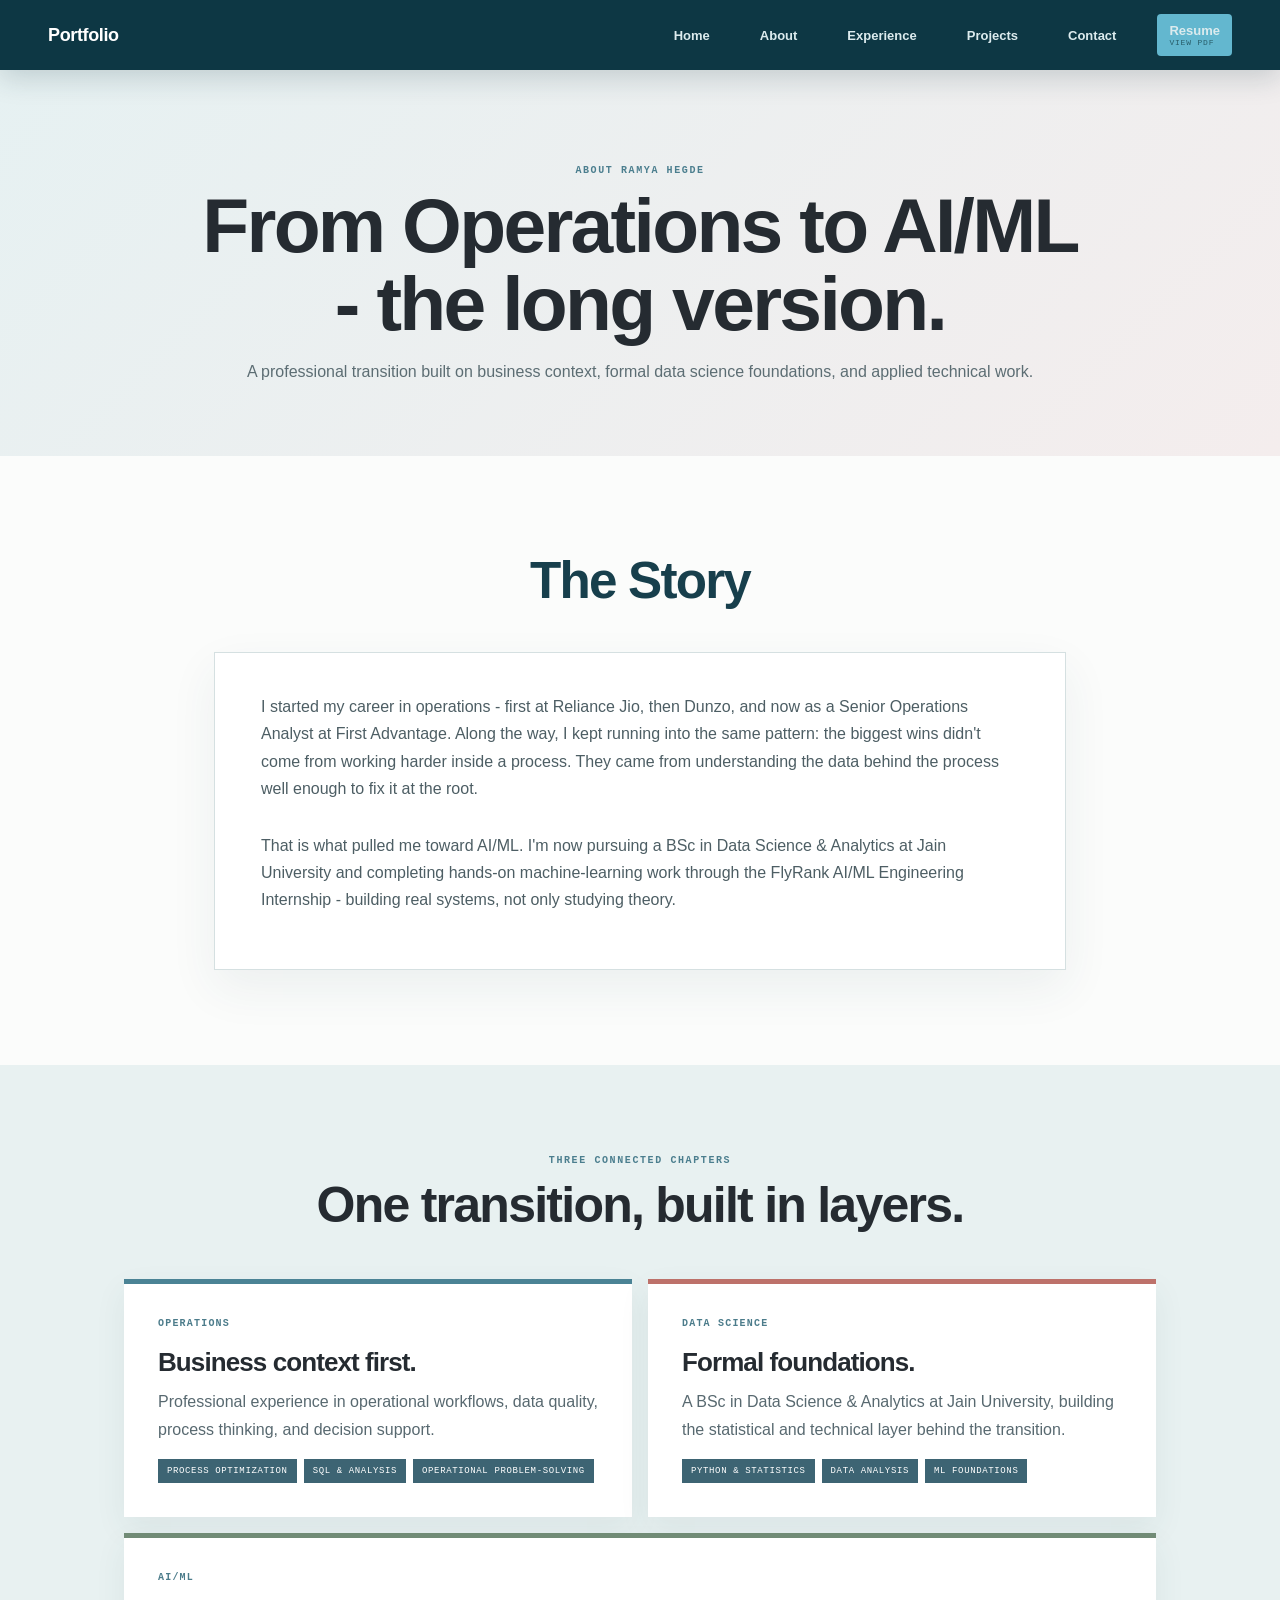
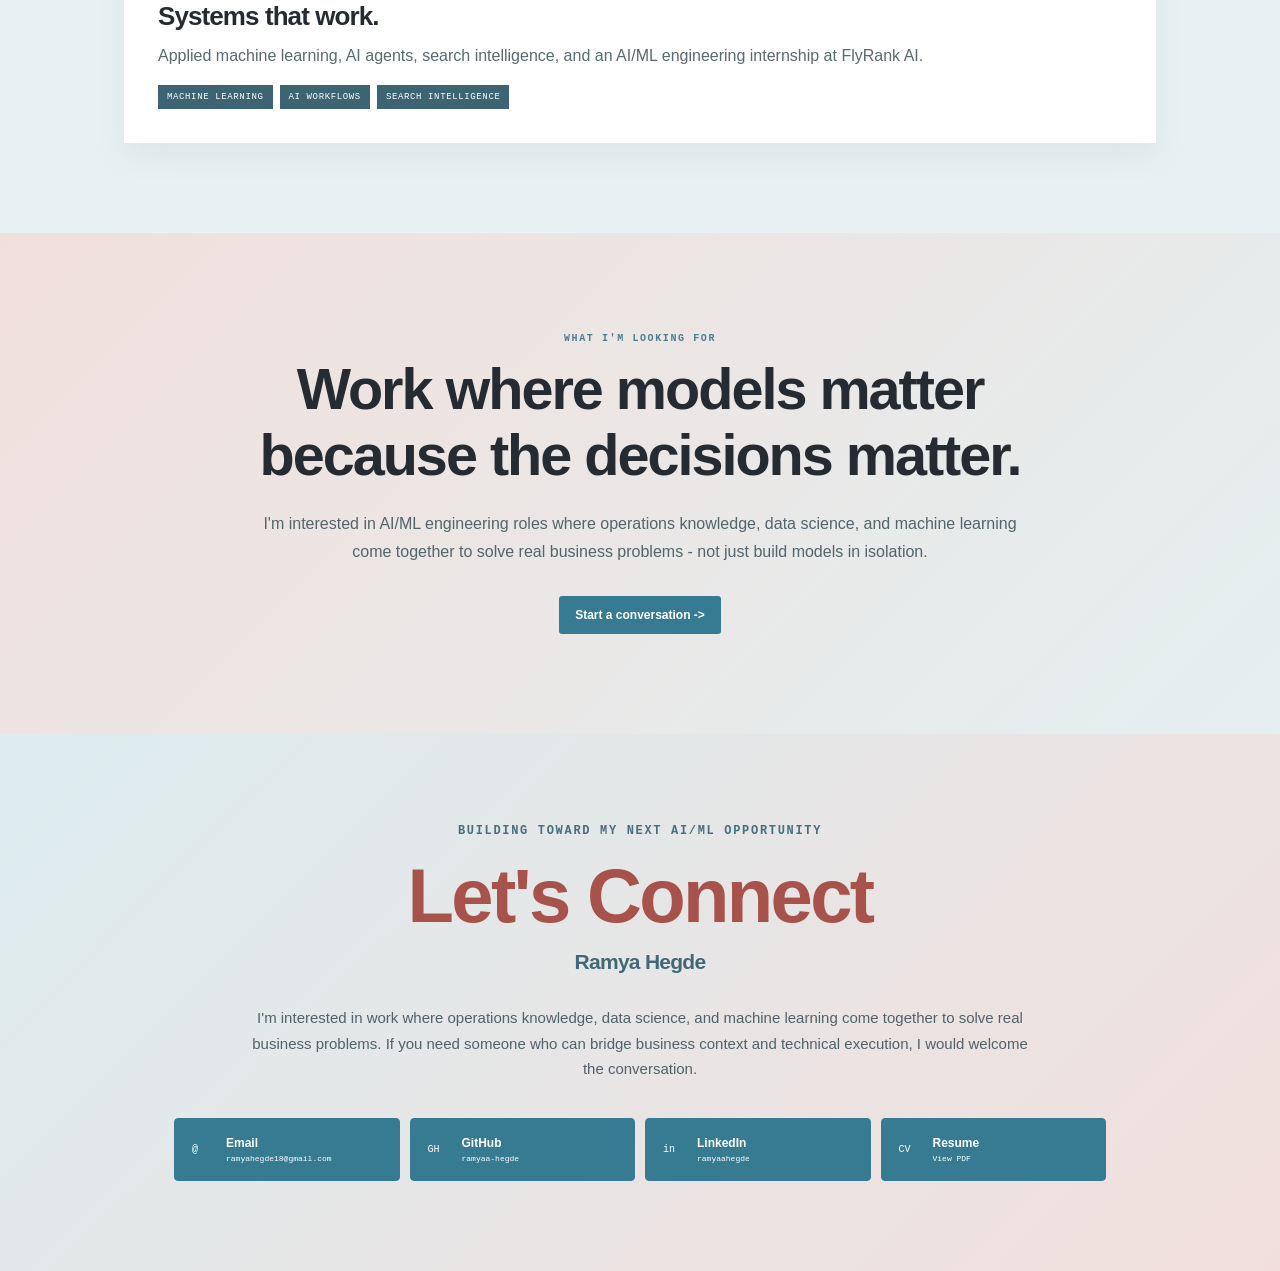
==== commit 6567daa2: "Publish final portfolio and resume" ====
--- a/about.html
+++ b/about.html
@@ -1,165 +1,28 @@
-<!doctype html>
-<html lang="en">
-<head>
-  <meta charset="utf-8">
-  <meta name="viewport" content="width=device-width,initial-scale=1">
-
-  <title>Journey &amp; About | Ramya Hegde</title>
-
-  <meta
-    name="description"
-    content="Ramya Hegde's transition from operations analytics into data science and AI/ML engineering."
-  >
-
-  <link rel="stylesheet" href="styles.css">
-</head>
-
-<body>
-  <header class="site-header">
-    <nav class="nav shell">
-      <a class="brand" href="index.html">
-        <span class="mark">RH</span>
-        <span>Ramya Hegde</span>
-      </a>
-
-      <div class="nav-links">
-        <a href="index.html">Home</a>
-        <a href="projects.html">Projects</a>
-        <a href="#journey">Journey</a>
-        <a class="active" href="about.html">About</a>
-        <a href="contact.html">Contact</a>
-
-        <a
-          class="github"
-          href="https://github.com/ramyaa-hegde"
-          target="_blank"
-          rel="noopener"
-        >
-          GitHub &#8599;
-        </a>
-      </div>
-    </nav>
-  </header>
-
-  <main>
-    <section class="page-hero">
-      <div class="shell">
-        <div class="eyebrow">Professional story</div>
-
-        <h1 class="page-title">
-          Operations insight, developed into AI/ML practice.
-        </h1>
-
-        <p class="page-copy">
-          A transition grounded in applied project work, responsible
-          validation and an understanding of how decisions happen in real
-          workflows.
-        </p>
-      </div>
-    </section>
-
-    <section class="section alt" id="journey">
-      <div class="shell story">
-        <aside class="story-aside">
-          <strong>
-            Operations &rarr; Data Science &rarr; AI/ML
-          </strong>
-
-          <p>
-            I am building toward AI/ML engineering roles where strong
-            analysis, responsible validation and operational understanding
-            are equally valuable.
-          </p>
-
-          <div class="actions">
-            <a class="btn" href="projects.html">
-              See the evidence
-            </a>
-
-            <a
-              class="btn"
-              href="https://www.linkedin.com/in/ramyaahegde"
-              target="_blank"
-              rel="noopener"
-            >
-              LinkedIn &#8599;
-            </a>
-          </div>
-        </aside>
-
-        <div class="prose">
-          <p>
-            I am a Senior Operations Analyst developing into an AI/ML
-            engineer through applied project work, a BSc in Data Science
-            &amp; Analytics at Jain University, and my AI/ML Engineering
-            internship at FlyRank AI.
-          </p>
-
-          <p>
-            Operations taught me how business processes behave at scale,
-            where data quality affects decisions, and why a technically
-            impressive system still needs to fit a real workflow. I now
-            bring that perspective into machine learning, search
-            intelligence, analytics and AI-assisted automation.
-          </p>
-
-          <p>
-            My work emphasizes reproducible pipelines, leakage-aware
-            evaluation, honest limitations and human-in-the-loop decisions.
-          </p>
-
-          <div class="timeline">
-            <article>
-              <small>PROFESSIONAL FOUNDATION</small>
-              <h3>Senior Operations Analyst</h3>
-
-              <p>
-                Large-scale operations, analytical problem solving, workflow
-                understanding and stakeholder communication.
-              </p>
-            </article>
-
-            <article>
-              <small>EDUCATION</small>
-
-              <h3>
-                BSc Data Science &amp; Analytics &middot; Jain University
-              </h3>
-
-              <p>
-                Developing foundations across statistics, programming, data
-                science and machine learning.
-              </p>
-            </article>
-
-            <article>
-              <small>APPLIED AI/ML EXPERIENCE</small>
-
-              <h3>
-                AI/ML Engineering Intern &middot; FlyRank AI
-              </h3>
-
-              <p>
-                Search intelligence, machine-learning pipelines, grouped
-                validation, AI fluency and decision-support presentation.
-              </p>
-            </article>
-          </div>
-
-          <div class="notice">
-            Resume download will be added once the final recruiter-ready PDF
-            is placed in the portfolio repository.
-          </div>
-        </div>
-      </div>
-    </section>
-  </main>
-
-  <footer class="footer">
-    <div class="footer-row shell">
-      <span>&copy; 2026 Ramya Hegde</span>
-      <a href="contact.html">Connect with me &rarr;</a>
-    </div>
-  </footer>
-</body>
-</html>
+<!doctype html><html lang="en"><head><meta charset="utf-8"><meta name="viewport" content="width=device-width,initial-scale=1"><title>About | Ramya Hegde</title><meta name="description" content="Ramya Hegde's transition from operations to AI/ML engineering."><link rel="stylesheet" href="styles.css"></head><body><header class="header"><div class="header-inner">
+  <a class="identity" href="index.html#home">Portfolio</a>
+  <button class="menu" type="button" aria-expanded="false" aria-controls="site-nav">Menu</button>
+  <nav class="nav" id="site-nav">
+    <a href="index.html#home">Home</a><a href="index.html#about">About</a>
+    <a href="index.html#experience">Experience</a><a href="projects.html">Projects</a>
+    <a href="index.html#contact">Contact</a>
+    <a class="resume" href="Ramya_Hegde_Resume.pdf" target="_blank" rel="noopener">Resume <small>View PDF</small></a>
+  </nav>
+</div></header><main class="about-story-page">
+<section class="about-story-hero"><p>About Ramya Hegde</p><h1>From Operations to AI/ML - the long version.</h1><span>A professional transition built on business context, formal data science foundations, and applied technical work.</span></section>
+<section class="centered-story"><h2>The Story</h2><div><p>I started my career in operations - first at Reliance Jio, then Dunzo, and now as a Senior Operations Analyst at First Advantage. Along the way, I kept running into the same pattern: the biggest wins didn't come from working harder inside a process. They came from understanding the data behind the process well enough to fix it at the root.</p><p>That is what pulled me toward AI/ML. I'm now pursuing a BSc in Data Science &amp; Analytics at Jain University and completing hands-on machine-learning work through the FlyRank AI/ML Engineering Internship - building real systems, not only studying theory.</p></div></section>
+<section class="connected-chapters"><div class="chapters-heading"><p>Three connected chapters</p><h2>One transition, built in layers.</h2></div><div class="chapter-grid">
+<article><p>Operations</p><h3>Business context first.</h3><span>Professional experience in operational workflows, data quality, process thinking, and decision support.</span><div class="tags"><span>Process optimization</span><span>SQL &amp; analysis</span><span>Operational problem-solving</span></div></article>
+<article><p>Data Science</p><h3>Formal foundations.</h3><span>A BSc in Data Science &amp; Analytics at Jain University, building the statistical and technical layer behind the transition.</span><div class="tags"><span>Python &amp; statistics</span><span>Data analysis</span><span>ML foundations</span></div></article>
+<article><p>AI/ML</p><h3>Systems that work.</h3><span>Applied machine learning, AI agents, search intelligence, and an AI/ML engineering internship at FlyRank AI.</span><div class="tags"><span>Machine learning</span><span>AI workflows</span><span>Search intelligence</span></div></article>
+</div></section>
+<section class="looking-centered"><p>What I'm looking for</p><h2>Work where models matter because the decisions matter.</h2><span>I'm interested in AI/ML engineering roles where operations knowledge, data science, and machine learning come together to solve real business problems - not just build models in isolation.</span><a class="showcase-button" href="index.html#contact">Start a conversation -&gt;</a></section></main><section class="global-contact" id="contact">
+  <div class="global-contact-heading"><p>Building toward my next AI/ML opportunity</p><h2>Let's Connect</h2><h3>Ramya Hegde</h3></div>
+  <p>I'm interested in work where operations knowledge, data science, and machine learning come together to solve real business problems. If you need someone who can bridge business context and technical execution, I would welcome the conversation.</p>
+  <div class="global-contact-links">
+    <a href="mailto:ramyahegde18@gmail.com"><span>@</span><strong>Email</strong><small>ramyahegde18@gmail.com</small></a>
+    <a href="https://github.com/ramyaa-hegde" target="_blank" rel="noopener"><span>GH</span><strong>GitHub</strong><small>ramyaa-hegde</small></a>
+    <a href="https://www.linkedin.com/in/ramyaahegde" target="_blank" rel="noopener"><span>in</span><strong>LinkedIn</strong><small>ramyaahegde</small></a>
+    <a href="Ramya_Hegde_Resume.pdf" target="_blank" rel="noopener"><span>CV</span><strong>Resume</strong><small>View PDF</small></a>
+  </div>
+</section><footer class="footer"><div><strong>Ramya Hegde</strong><span>Bengaluru, India</span></div><div class="footer-links"><a href="mailto:ramyahegde18@gmail.com">Email</a><a href="https://github.com/ramyaa-hegde" target="_blank" rel="noopener">GitHub</a><a href="https://www.linkedin.com/in/ramyaahegde" target="_blank" rel="noopener">LinkedIn</a></div><span>2026</span></footer>
+<script>const m=document.querySelector('.menu'),n=document.querySelector('.nav');if(m&&n){m.addEventListener('click',()=>{const o=n.classList.toggle('nav-open');m.setAttribute('aria-expanded',String(o))});n.querySelectorAll('a').forEach(a=>a.addEventListener('click',()=>{n.classList.remove('nav-open');m.setAttribute('aria-expanded','false')}))}</script></body></html>
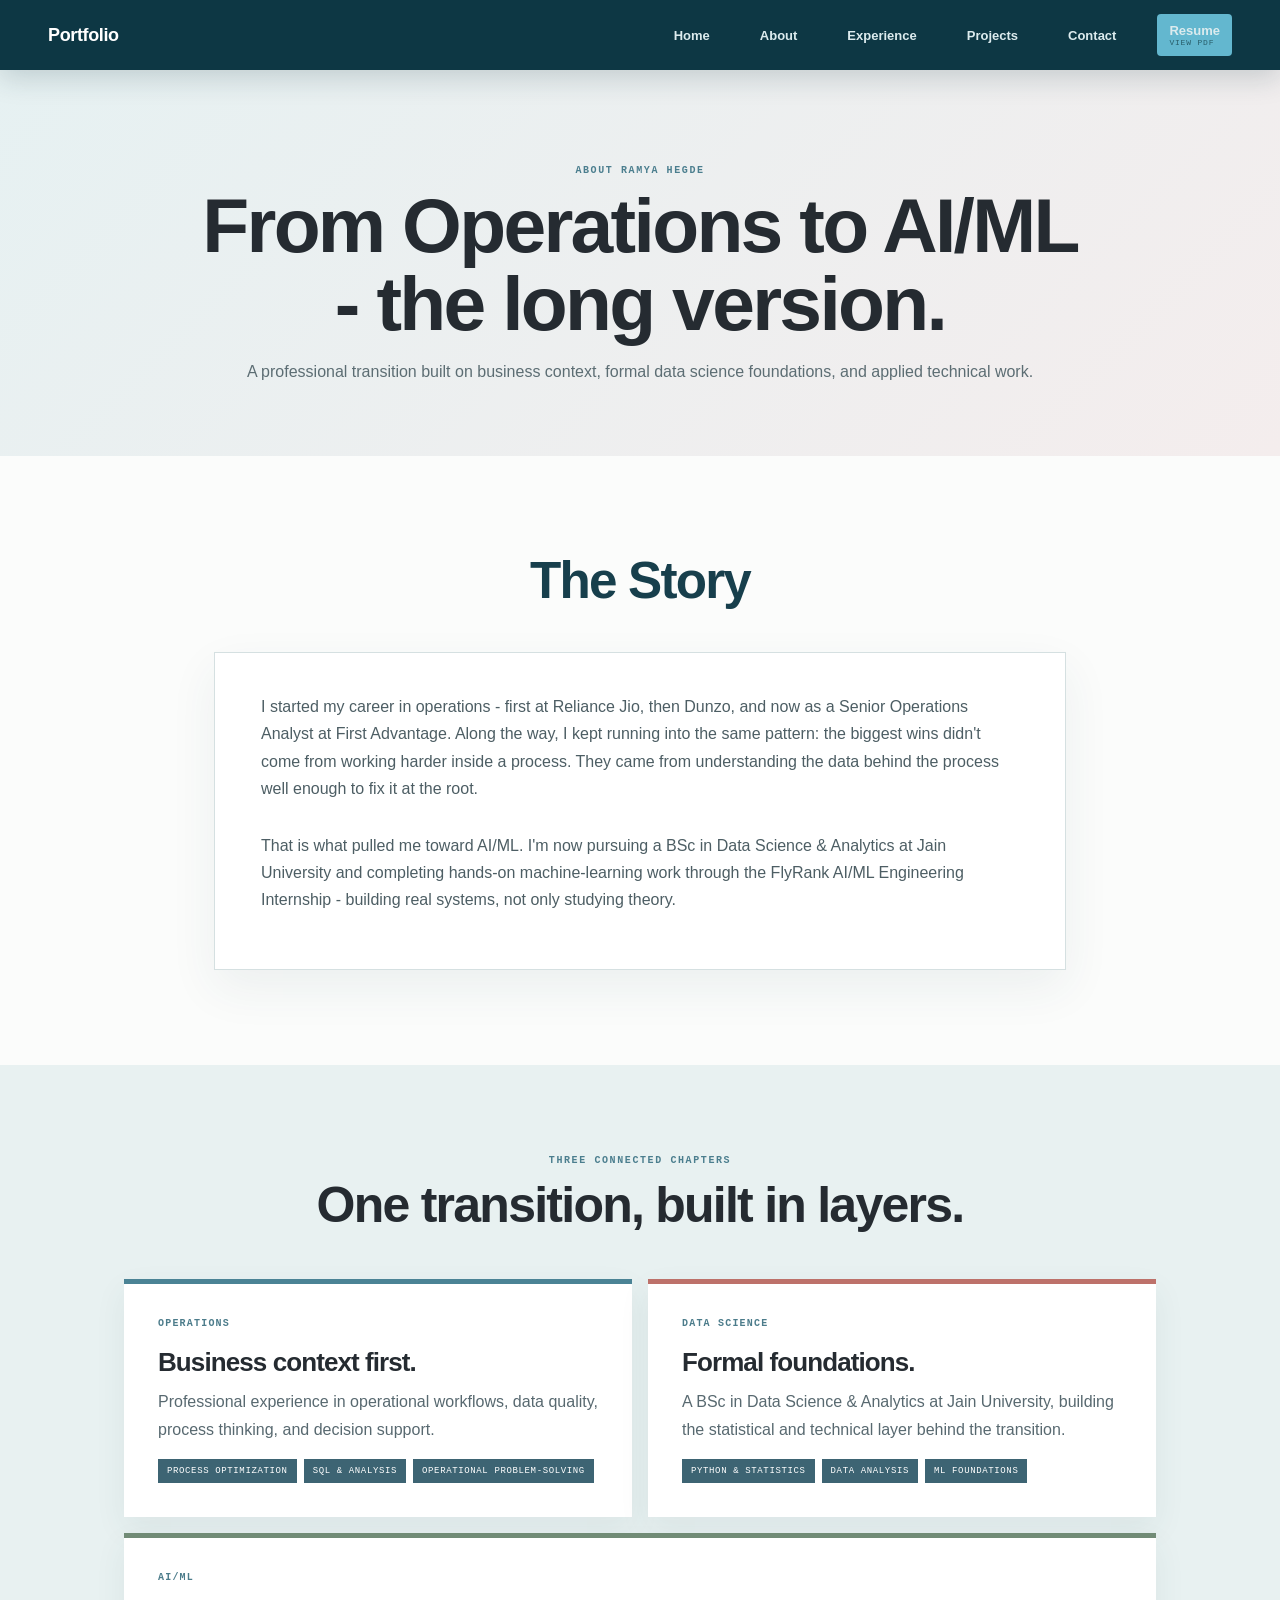
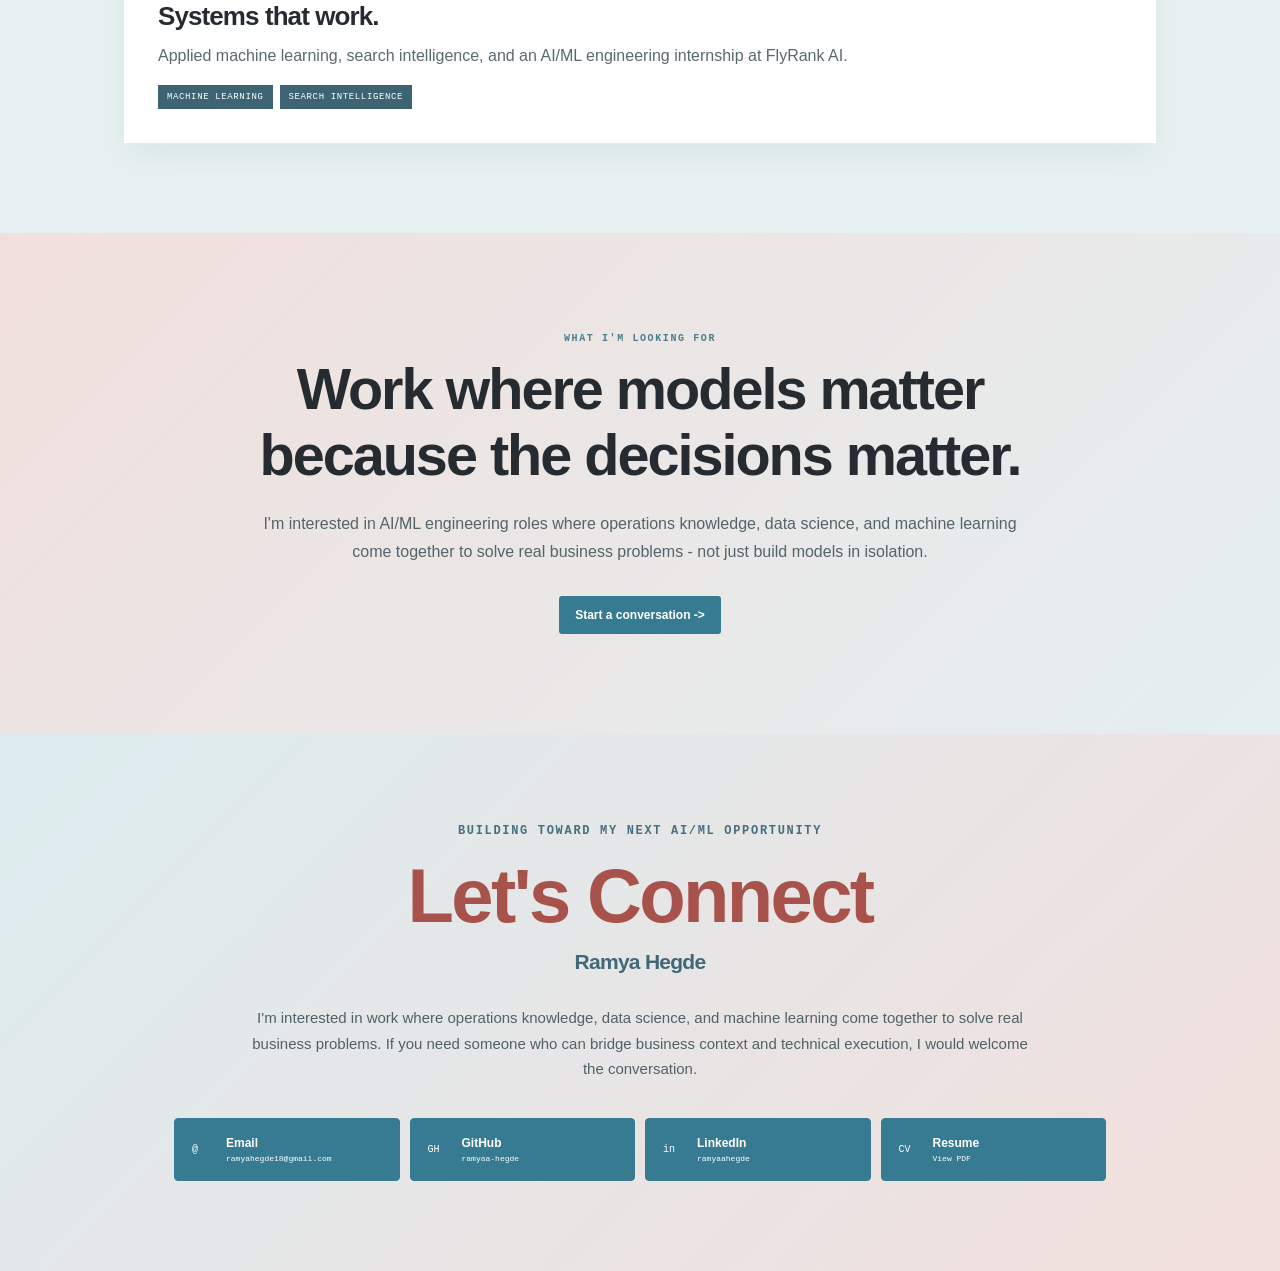
==== commit 47fcd8fc: "Update about.html" ====
--- a/about.html
+++ b/about.html
@@ -13,7 +13,7 @@
 <section class="connected-chapters"><div class="chapters-heading"><p>Three connected chapters</p><h2>One transition, built in layers.</h2></div><div class="chapter-grid">
 <article><p>Operations</p><h3>Business context first.</h3><span>Professional experience in operational workflows, data quality, process thinking, and decision support.</span><div class="tags"><span>Process optimization</span><span>SQL &amp; analysis</span><span>Operational problem-solving</span></div></article>
 <article><p>Data Science</p><h3>Formal foundations.</h3><span>A BSc in Data Science &amp; Analytics at Jain University, building the statistical and technical layer behind the transition.</span><div class="tags"><span>Python &amp; statistics</span><span>Data analysis</span><span>ML foundations</span></div></article>
-<article><p>AI/ML</p><h3>Systems that work.</h3><span>Applied machine learning, AI agents, search intelligence, and an AI/ML engineering internship at FlyRank AI.</span><div class="tags"><span>Machine learning</span><span>AI workflows</span><span>Search intelligence</span></div></article>
+<article><p>AI/ML</p><h3>Systems that work.</h3><span>Applied machine learning, search intelligence, and an AI/ML engineering internship at FlyRank AI.</span><div class="tags"><span>Machine learning</span><span>Search intelligence</span></div></article>
 </div></section>
 <section class="looking-centered"><p>What I'm looking for</p><h2>Work where models matter because the decisions matter.</h2><span>I'm interested in AI/ML engineering roles where operations knowledge, data science, and machine learning come together to solve real business problems - not just build models in isolation.</span><a class="showcase-button" href="index.html#contact">Start a conversation -&gt;</a></section></main><section class="global-contact" id="contact">
   <div class="global-contact-heading"><p>Building toward my next AI/ML opportunity</p><h2>Let's Connect</h2><h3>Ramya Hegde</h3></div>
@@ -25,4 +25,4 @@
     <a href="Ramya_Hegde_Resume.pdf" target="_blank" rel="noopener"><span>CV</span><strong>Resume</strong><small>View PDF</small></a>
   </div>
 </section><footer class="footer"><div><strong>Ramya Hegde</strong><span>Bengaluru, India</span></div><div class="footer-links"><a href="mailto:ramyahegde18@gmail.com">Email</a><a href="https://github.com/ramyaa-hegde" target="_blank" rel="noopener">GitHub</a><a href="https://www.linkedin.com/in/ramyaahegde" target="_blank" rel="noopener">LinkedIn</a></div><span>2026</span></footer>
-<script>const m=document.querySelector('.menu'),n=document.querySelector('.nav');if(m&&n){m.addEventListener('click',()=>{const o=n.classList.toggle('nav-open');m.setAttribute('aria-expanded',String(o))});n.querySelectorAll('a').forEach(a=>a.addEventListener('click',()=>{n.classList.remove('nav-open');m.setAttribute('aria-expanded','false')}))}</script></body></html>+<script>const m=document.querySelector('.menu'),n=document.querySelector('.nav');if(m&&n){m.addEventListener('click',()=>{const o=n.classList.toggle('nav-open');m.setAttribute('aria-expanded',String(o))});n.querySelectorAll('a').forEach(a=>a.addEventListener('click',()=>{n.classList.remove('nav-open');m.setAttribute('aria-expanded','false')}))}</script></body></html>
